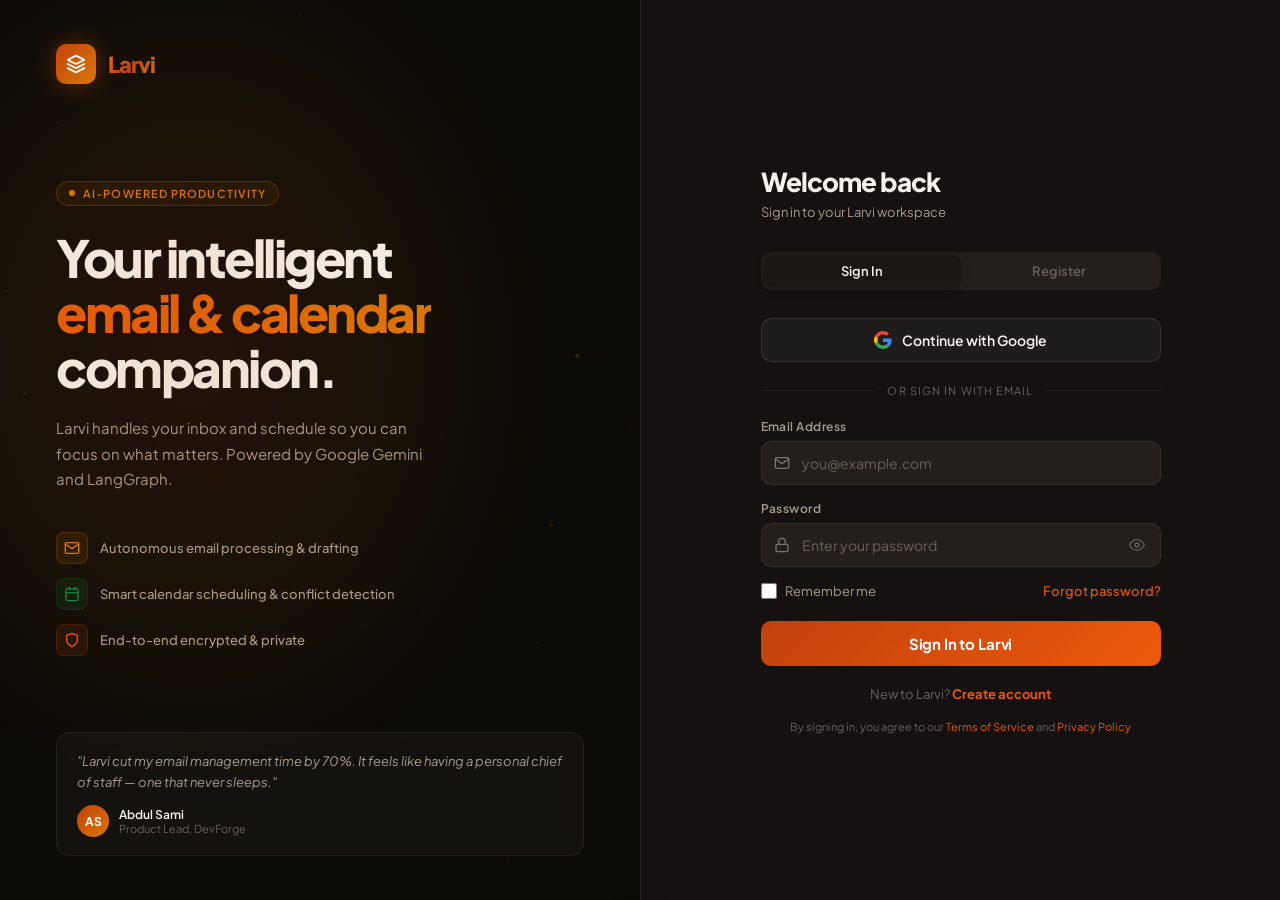
==== frontend/login.html @ 05cdef14 "feat: Professional UI overhaul — glassy icons, splash screen, login/register pages, views CSS - Add " ====
<!DOCTYPE html>
<html lang="en">
<head>
  <meta charset="UTF-8" />
  <meta name="viewport" content="width=device-width, initial-scale=1.0" />
  <title>Larvi — Sign In</title>
  <link rel="preconnect" href="https://fonts.googleapis.com" />
  <link href="https://fonts.googleapis.com/css2?family=Plus+Jakarta+Sans:wght@300;400;500;600;700;800;900&display=swap" rel="stylesheet" />
  <style>
    *, *::before, *::after { box-sizing: border-box; margin: 0; padding: 0; }

    :root {
      --accent:        #C2410C;
      --accent-light:  #EA580C;
      --accent-glow:   rgba(194,65,12,.45);
      --amber:         #D97706;
      --amber-light:   #F59E0B;
      --emerald:       #15803D;
      --dark-bg:       #0D0B08;
      --dark-surface:  #141110;
      --dark-card:     #1C1714;
      --dark-input:    #241F1A;
      --border:        rgba(255,255,255,.07);
      --border-focus:  rgba(194,65,12,.5);
      --text:          #F7F3EE;
      --text-sub:      #A89B8C;
      --text-muted:    #6B605A;
    }

    html, body {
      width:100%; min-height:100vh;
      font-family: 'Plus Jakarta Sans', sans-serif;
      background: var(--dark-bg);
      color: var(--text);
      overflow-x: hidden;
    }

    /* ── BG Canvas ── */
    #bg-canvas {
      position: fixed;
      inset: 0;
      z-index: 0;
      opacity: .45;
    }

    /* ── Layout ── */
    .layout {
      position: relative;
      z-index: 10;
      display: grid;
      grid-template-columns: 1fr 1fr;
      min-height: 100vh;
    }

    /* ══ LEFT PANEL ══ */
    .left-panel {
      display: flex;
      flex-direction: column;
      justify-content: space-between;
      padding: 44px 56px;
      position: relative;
      overflow: hidden;
    }

    /* Warm gradient overlay on left */
    .left-panel::before {
      content: '';
      position: absolute;
      inset: 0;
      background: radial-gradient(ellipse 80% 70% at 30% 40%,
        rgba(194,65,12,.12) 0%,
        rgba(217,119,6,.06) 40%,
        transparent 70%
      );
      pointer-events: none;
    }

    /* Brand */
    .brand {
      display: flex;
      align-items: center;
      gap: 12px;
    }

    .brand-logo {
      width: 40px; height: 40px;
      border-radius: 10px;
      background: linear-gradient(135deg, var(--accent) 0%, var(--amber) 100%);
      display: flex;
      align-items: center;
      justify-content: center;
      box-shadow: 0 0 20px var(--accent-glow);
      flex-shrink: 0;
    }

    .brand-name {
      font-size: 22px;
      font-weight: 800;
      letter-spacing: -1px;
      background: linear-gradient(135deg, #F97316 0%, #C2410C 50%, #D97706 100%);
      -webkit-background-clip: text;
      -webkit-text-fill-color: transparent;
      background-clip: text;
    }

    /* Hero content */
    .hero-content {
      flex: 1;
      display: flex;
      flex-direction: column;
      justify-content: center;
      padding: 60px 0 40px;
    }

    .hero-eyebrow {
      display: inline-flex;
      align-items: center;
      gap: 8px;
      padding: 5px 12px;
      border-radius: 100px;
      border: 1px solid rgba(217,119,6,.25);
      background: rgba(217,119,6,.08);
      font-size: 11px;
      font-weight: 600;
      color: var(--amber);
      letter-spacing: .1em;
      text-transform: uppercase;
      margin-bottom: 24px;
      width: fit-content;
    }
    .hero-eyebrow-dot {
      width: 6px; height: 6px;
      border-radius: 50%;
      background: var(--amber);
      animation: blink 2s ease-in-out infinite;
    }
    @keyframes blink { 0%,100%{opacity:1} 50%{opacity:.3} }

    .hero-title {
      font-size: clamp(36px, 4vw, 52px);
      font-weight: 900;
      line-height: 1.08;
      letter-spacing: -2.5px;
      margin-bottom: 20px;
    }
    .hero-title .line2 {
      background: linear-gradient(135deg, #EA580C 0%, #D97706 100%);
      -webkit-background-clip: text;
      -webkit-text-fill-color: transparent;
      background-clip: text;
    }

    .hero-desc {
      font-size: 15px;
      font-weight: 400;
      color: var(--text-sub);
      line-height: 1.7;
      max-width: 380px;
      margin-bottom: 40px;
    }

    /* Feature list */
    .feature-list {
      display: flex;
      flex-direction: column;
      gap: 14px;
    }
    .feature-item {
      display: flex;
      align-items: center;
      gap: 12px;
      font-size: 13px;
      font-weight: 500;
      color: var(--text-sub);
    }
    .feature-icon {
      width: 32px; height: 32px;
      border-radius: 8px;
      display: flex;
      align-items: center;
      justify-content: center;
      flex-shrink: 0;
    }
    .fi-amber  { background: rgba(217,119,6,.12); border: 1px solid rgba(217,119,6,.2); }
    .fi-green  { background: rgba(21,128,61,.12);  border: 1px solid rgba(21,128,61,.2); }
    .fi-accent { background: rgba(194,65,12,.12); border: 1px solid rgba(194,65,12,.2); }

    /* Testimonial card */
    .testimonial {
      background: rgba(255,255,255,.03);
      border: 1px solid var(--border);
      border-radius: 14px;
      padding: 18px 20px;
      backdrop-filter: blur(8px);
    }
    .testimonial-text {
      font-size: 13px;
      color: var(--text-sub);
      line-height: 1.6;
      font-style: italic;
      margin-bottom: 12px;
    }
    .testimonial-author {
      display: flex;
      align-items: center;
      gap: 10px;
    }
    .author-avatar {
      width: 32px; height: 32px;
      border-radius: 50%;
      background: linear-gradient(135deg, var(--accent), var(--amber));
      display: flex;
      align-items: center;
      justify-content: center;
      font-size: 12px;
      font-weight: 700;
      color: #fff;
    }
    .author-name  { font-size: 12px; font-weight: 600; }
    .author-title { font-size: 11px; color: var(--text-muted); }

    /* ══ RIGHT PANEL ══ */
    .right-panel {
      display: flex;
      align-items: center;
      justify-content: center;
      padding: 44px 56px;
      background: var(--dark-surface);
      border-left: 1px solid var(--border);
    }

    .auth-card {
      width: 100%;
      max-width: 400px;
    }

    .auth-header {
      margin-bottom: 32px;
    }
    .auth-title {
      font-size: 26px;
      font-weight: 800;
      letter-spacing: -1px;
      margin-bottom: 6px;
    }
    .auth-subtitle {
      font-size: 13px;
      color: var(--text-sub);
    }

    /* ── Tabs ── */
    .auth-tabs {
      display: flex;
      gap: 0;
      background: var(--dark-input);
      border-radius: 10px;
      padding: 3px;
      margin-bottom: 28px;
    }
    .tab-btn {
      flex: 1;
      padding: 8px;
      border: none;
      border-radius: 8px;
      background: transparent;
      color: var(--text-muted);
      font-family: inherit;
      font-size: 13px;
      font-weight: 600;
      cursor: pointer;
      transition: all .2s;
    }
    .tab-btn.active {
      background: var(--dark-card);
      color: var(--text);
      box-shadow: 0 2px 8px rgba(0,0,0,.3);
    }

    /* ── Form panels ── */
    .auth-panel { display: none; }
    .auth-panel.active { display: block; }

    /* ── Google Button ── */
    .btn-google {
      width: 100%;
      display: flex;
      align-items: center;
      justify-content: center;
      gap: 10px;
      padding: 12px 20px;
      background: rgba(255,255,255,.05);
      border: 1px solid rgba(255,255,255,.1);
      border-radius: 10px;
      color: var(--text);
      font-family: inherit;
      font-size: 14px;
      font-weight: 600;
      cursor: pointer;
      transition: all .2s;
      margin-bottom: 22px;
    }
    .btn-google:hover {
      background: rgba(255,255,255,.08);
      border-color: rgba(255,255,255,.18);
      transform: translateY(-1px);
    }
    .google-icon {
      width: 18px; height: 18px;
      flex-shrink: 0;
    }

    /* ── Divider ── */
    .divider {
      display: flex;
      align-items: center;
      gap: 12px;
      margin-bottom: 22px;
    }
    .divider-line {
      flex: 1;
      height: 1px;
      background: var(--border);
    }
    .divider-text {
      font-size: 11px;
      color: var(--text-muted);
      text-transform: uppercase;
      letter-spacing: .1em;
      white-space: nowrap;
    }

    /* ── Inputs ── */
    .field {
      margin-bottom: 16px;
    }
    .field-label {
      display: block;
      font-size: 12px;
      font-weight: 600;
      color: var(--text-sub);
      letter-spacing: .04em;
      margin-bottom: 7px;
    }
    .field-wrap {
      position: relative;
    }
    .field-icon {
      position: absolute;
      left: 13px;
      top: 50%;
      transform: translateY(-50%);
      opacity: .4;
      pointer-events: none;
      display: flex;
    }
    .field-input {
      width: 100%;
      background: var(--dark-input);
      border: 1px solid var(--border);
      border-radius: 10px;
      padding: 12px 14px 12px 40px;
      font-family: inherit;
      font-size: 14px;
      color: var(--text);
      outline: none;
      transition: border-color .2s, box-shadow .2s;
    }
    .field-input::placeholder { color: var(--text-muted); }
    .field-input:focus {
      border-color: var(--border-focus);
      box-shadow: 0 0 0 3px rgba(194,65,12,.12);
    }

    /* Password toggle */
    .field-toggle {
      position: absolute;
      right: 12px;
      top: 50%;
      transform: translateY(-50%);
      background: none;
      border: none;
      padding: 4px;
      cursor: pointer;
      color: var(--text-muted);
      display: flex;
      transition: color .2s;
    }
    .field-toggle:hover { color: var(--text-sub); }

    /* Password strength */
    .pwd-strength {
      display: flex;
      gap: 4px;
      margin-top: 7px;
    }
    .pwd-bar {
      flex: 1;
      height: 3px;
      border-radius: 10px;
      background: var(--dark-input);
      transition: background .3s;
    }
    .pwd-bar.weak    { background: #BE123C; }
    .pwd-bar.medium  { background: var(--amber); }
    .pwd-bar.strong  { background: var(--emerald); }

    /* ── Row (remember / forgot) ── */
    .field-row {
      display: flex;
      align-items: center;
      justify-content: space-between;
      margin-bottom: 22px;
    }
    .checkbox-label {
      display: flex;
      align-items: center;
      gap: 8px;
      font-size: 13px;
      color: var(--text-sub);
      cursor: pointer;
    }
    .checkbox-label input[type=checkbox] {
      width: 16px; height: 16px;
      accent-color: var(--accent);
      cursor: pointer;
    }
    .link-muted {
      font-size: 13px;
      color: var(--accent-light);
      text-decoration: none;
      font-weight: 500;
      transition: color .2s;
      background: none;
      border: none;
      cursor: pointer;
      font-family: inherit;
      padding: 0;
    }
    .link-muted:hover { color: var(--amber); }

    /* ── Submit button ── */
    .btn-submit {
      width: 100%;
      padding: 13px 20px;
      background: linear-gradient(135deg, var(--accent) 0%, var(--accent-light) 50%, var(--amber) 100%);
      background-size: 200% 100%;
      border: none;
      border-radius: 10px;
      color: #fff;
      font-family: inherit;
      font-size: 15px;
      font-weight: 700;
      cursor: pointer;
      letter-spacing: -.01em;
      transition: all .25s;
      position: relative;
      overflow: hidden;
    }
    .btn-submit::before {
      content: '';
      position: absolute;
      top: 0; left: -100%;
      width: 60%;
      height: 100%;
      background: linear-gradient(90deg, transparent, rgba(255,255,255,.12), transparent);
      transition: left .5s;
    }
    .btn-submit:hover { 
      background-position: 100% 0;
      transform: translateY(-2px);
      box-shadow: 0 8px 24px rgba(194,65,12,.4);
    }
    .btn-submit:hover::before { left: 160%; }
    .btn-submit:active { transform: translateY(0); }

    /* ── Divider row (signup switch) ── */
    .switch-row {
      text-align: center;
      font-size: 13px;
      color: var(--text-muted);
      margin-top: 20px;
    }

    /* ── Forgot Password panel ── */
    .forgot-back {
      display: flex;
      align-items: center;
      gap: 8px;
      background: none;
      border: none;
      font-family: inherit;
      font-size: 13px;
      font-weight: 600;
      color: var(--text-muted);
      cursor: pointer;
      padding: 0;
      margin-bottom: 28px;
      transition: color .2s;
    }
    .forgot-back:hover { color: var(--text); }

    .forgot-icon-wrap {
      width: 56px; height: 56px;
      border-radius: 14px;
      background: rgba(194,65,12,.1);
      border: 1px solid rgba(194,65,12,.2);
      display: flex;
      align-items: center;
      justify-content: center;
      margin-bottom: 20px;
    }

    /* ── Terms ── */
    .terms {
      font-size: 11px;
      color: var(--text-muted);
      text-align: center;
      margin-top: 16px;
      line-height: 1.6;
    }
    .terms a {
      color: var(--accent-light);
      text-decoration: none;
    }
    .terms a:hover { text-decoration: underline; }

    /* ── Toast ── */
    .toast {
      position: fixed;
      bottom: 28px;
      left: 50%;
      transform: translateX(-50%) translateY(80px);
      background: var(--dark-card);
      border: 1px solid var(--border);
      border-radius: 10px;
      padding: 12px 20px;
      font-size: 13px;
      font-weight: 500;
      color: var(--text);
      box-shadow: 0 8px 32px rgba(0,0,0,.5);
      z-index: 999;
      transition: transform .35s cubic-bezier(.34,1.56,.64,1);
      white-space: nowrap;
    }
    .toast.show { transform: translateX(-50%) translateY(0); }
    .toast.success { border-color: rgba(21,128,61,.4); color: #4ade80; }
    .toast.error   { border-color: rgba(190,18,60,.4);  color: #fb7185; }

    /* ── Responsive ── */
    @media (max-width: 768px) {
      .layout { grid-template-columns: 1fr; }
      .left-panel { display: none; }
      .right-panel { padding: 40px 24px; }
    }

    /* ── Fade in ── */
    .right-panel { animation: fade-in .5s ease-out .1s both; }
    .left-panel  { animation: fade-in .5s ease-out 0s both; }
    @keyframes fade-in {
      from { opacity: 0; transform: translateY(12px); }
      to   { opacity: 1; transform: translateY(0); }
    }
  </style>
</head>
<body>

<canvas id="bg-canvas"></canvas>

<div class="layout">

  <!-- ════ LEFT PANEL ════ -->
  <div class="left-panel">
    <!-- Brand -->
    <div class="brand">
      <div class="brand-logo">
        <svg viewBox="0 0 24 24" width="20" height="20" fill="none" stroke="#fff" stroke-width="2.2" stroke-linecap="round" stroke-linejoin="round">
          <path d="M12 2L2 7l10 5 10-5-10-5z"/><path d="M2 17l10 5 10-5"/><path d="M2 12l10 5 10-5"/>
        </svg>
      </div>
      <span class="brand-name">Larvi</span>
    </div>

    <!-- Hero -->
    <div class="hero-content">
      <div class="hero-eyebrow">
        <div class="hero-eyebrow-dot"></div>
        AI-Powered Productivity
      </div>
      <h1 class="hero-title">
        Your intelligent<br/>
        <span class="line2">email & calendar</span><br/>
        companion.
      </h1>
      <p class="hero-desc">
        Larvi handles your inbox and schedule so you can focus on what matters. Powered by Google Gemini and LangGraph.
      </p>

      <div class="feature-list">
        <div class="feature-item">
          <div class="feature-icon fi-amber">
            <svg viewBox="0 0 24 24" width="16" height="16" fill="none" stroke="#D97706" stroke-width="2" stroke-linecap="round" stroke-linejoin="round"><path d="M4 4h16c1.1 0 2 .9 2 2v12c0 1.1-.9 2-2 2H4c-1.1 0-2-.9-2-2V6c0-1.1.9-2 2-2z"/><polyline points="22,6 12,13 2,6"/></svg>
          </div>
          Autonomous email processing &amp; drafting
        </div>
        <div class="feature-item">
          <div class="feature-icon fi-green">
            <svg viewBox="0 0 24 24" width="16" height="16" fill="none" stroke="#15803D" stroke-width="2" stroke-linecap="round" stroke-linejoin="round"><rect x="3" y="4" width="18" height="18" rx="2"/><line x1="16" y1="2" x2="16" y2="6"/><line x1="8" y1="2" x2="8" y2="6"/><line x1="3" y1="10" x2="21" y2="10"/></svg>
          </div>
          Smart calendar scheduling &amp; conflict detection
        </div>
        <div class="feature-item">
          <div class="feature-icon fi-accent">
            <svg viewBox="0 0 24 24" width="16" height="16" fill="none" stroke="#EA580C" stroke-width="2" stroke-linecap="round" stroke-linejoin="round"><path d="M12 22s8-4 8-10V5l-8-3-8 3v7c0 6 8 10 8 10z"/></svg>
          </div>
          End-to-end encrypted &amp; private
        </div>
      </div>
    </div>

    <!-- Testimonial -->
    <div class="testimonial">
      <p class="testimonial-text">"Larvi cut my email management time by 70%. It feels like having a personal chief of staff — one that never sleeps."</p>
      <div class="testimonial-author">
        <div class="author-avatar">AS</div>
        <div>
          <div class="author-name">Abdul Sami</div>
          <div class="author-title">Product Lead, DevForge</div>
        </div>
      </div>
    </div>
  </div>

  <!-- ════ RIGHT PANEL ════ -->
  <div class="right-panel">
    <div class="auth-card">

      <!-- Header -->
      <div class="auth-header" id="auth-header">
        <div class="auth-title" id="auth-title">Welcome back</div>
        <div class="auth-subtitle" id="auth-subtitle">Sign in to your Larvi workspace</div>
      </div>

      <!-- Tabs -->
      <div class="auth-tabs" id="auth-tabs">
        <button class="tab-btn active" onclick="switchTab('login')">Sign In</button>
        <button class="tab-btn" onclick="switchTab('register')">Register</button>
      </div>

      <!-- ── LOGIN PANEL ── -->
      <div class="auth-panel active" id="panel-login">
        <!-- Google Sign In -->
        <button class="btn-google" onclick="handleGoogleAuth()">
          <svg class="google-icon" viewBox="0 0 48 48">
            <path fill="#EA4335" d="M24 9.5c3.54 0 6.71 1.22 9.21 3.6l6.85-6.85C35.9 2.38 30.47 0 24 0 14.62 0 6.51 5.38 2.56 13.22l7.98 6.19C12.43 13.72 17.74 9.5 24 9.5z"/>
            <path fill="#4285F4" d="M46.98 24.55c0-1.57-.15-3.09-.38-4.55H24v9.02h12.94c-.58 2.96-2.26 5.48-4.78 7.18l7.73 6c4.51-4.18 7.09-10.36 7.09-17.65z"/>
            <path fill="#FBBC05" d="M10.53 28.59c-.48-1.45-.76-2.99-.76-4.59s.27-3.14.76-4.59l-7.98-6.19C.92 16.46 0 20.12 0 24c0 3.88.92 7.54 2.56 10.78l7.97-6.19z"/>
            <path fill="#34A853" d="M24 48c6.48 0 11.93-2.13 15.89-5.81l-7.73-6c-2.18 1.48-4.97 2.36-8.16 2.36-6.26 0-11.57-4.22-13.47-9.91l-7.98 6.19C6.51 42.62 14.62 48 24 48z"/>
            <path fill="none" d="M0 0h48v48H0z"/>
          </svg>
          Continue with Google
        </button>

        <div class="divider">
          <div class="divider-line"></div>
          <span class="divider-text">or sign in with email</span>
          <div class="divider-line"></div>
        </div>

        <div class="field">
          <label class="field-label">Email Address</label>
          <div class="field-wrap">
            <span class="field-icon">
              <svg viewBox="0 0 24 24" width="16" height="16" fill="none" stroke="currentColor" stroke-width="2" stroke-linecap="round" stroke-linejoin="round"><path d="M4 4h16c1.1 0 2 .9 2 2v12c0 1.1-.9 2-2 2H4c-1.1 0-2-.9-2-2V6c0-1.1.9-2 2-2z"/><polyline points="22,6 12,13 2,6"/></svg>
            </span>
            <input class="field-input" id="login-email" type="email" placeholder="you@example.com" autocomplete="email" />
          </div>
        </div>

        <div class="field">
          <label class="field-label">Password</label>
          <div class="field-wrap">
            <span class="field-icon">
              <svg viewBox="0 0 24 24" width="16" height="16" fill="none" stroke="currentColor" stroke-width="2" stroke-linecap="round" stroke-linejoin="round"><rect x="3" y="11" width="18" height="11" rx="2" ry="2"/><path d="M7 11V7a5 5 0 0 1 10 0v4"/></svg>
            </span>
            <input class="field-input" id="login-password" type="password" placeholder="Enter your password" autocomplete="current-password" style="padding-right:42px" />
            <button class="field-toggle" type="button" onclick="togglePass('login-password', this)">
              <svg id="eye-login" viewBox="0 0 24 24" width="16" height="16" fill="none" stroke="currentColor" stroke-width="2" stroke-linecap="round" stroke-linejoin="round"><path d="M1 12s4-8 11-8 11 8 11 8-4 8-11 8-11-8-11-8z"/><circle cx="12" cy="12" r="3"/></svg>
            </button>
          </div>
        </div>

        <div class="field-row">
          <label class="checkbox-label">
            <input type="checkbox" id="remember-me" />
            Remember me
          </label>
          <button class="link-muted" onclick="switchTab('forgot')">Forgot password?</button>
        </div>

        <button class="btn-submit" onclick="handleLogin()">Sign In to Larvi</button>

        <p class="switch-row">
          New to Larvi?
          <button class="link-muted" style="font-weight:700" onclick="switchTab('register')">Create account</button>
        </p>

        <p class="terms">By signing in, you agree to our <a href="#">Terms of Service</a> and <a href="#">Privacy Policy</a></p>
      </div>

      <!-- ── REGISTER PANEL ── -->
      <div class="auth-panel" id="panel-register">
        <button class="btn-google" onclick="handleGoogleAuth()">
          <svg class="google-icon" viewBox="0 0 48 48">
            <path fill="#EA4335" d="M24 9.5c3.54 0 6.71 1.22 9.21 3.6l6.85-6.85C35.9 2.38 30.47 0 24 0 14.62 0 6.51 5.38 2.56 13.22l7.98 6.19C12.43 13.72 17.74 9.5 24 9.5z"/>
            <path fill="#4285F4" d="M46.98 24.55c0-1.57-.15-3.09-.38-4.55H24v9.02h12.94c-.58 2.96-2.26 5.48-4.78 7.18l7.73 6c4.51-4.18 7.09-10.36 7.09-17.65z"/>
            <path fill="#FBBC05" d="M10.53 28.59c-.48-1.45-.76-2.99-.76-4.59s.27-3.14.76-4.59l-7.98-6.19C.92 16.46 0 20.12 0 24c0 3.88.92 7.54 2.56 10.78l7.97-6.19z"/>
            <path fill="#34A853" d="M24 48c6.48 0 11.93-2.13 15.89-5.81l-7.73-6c-2.18 1.48-4.97 2.36-8.16 2.36-6.26 0-11.57-4.22-13.47-9.91l-7.98 6.19C6.51 42.62 14.62 48 24 48z"/>
            <path fill="none" d="M0 0h48v48H0z"/>
          </svg>
          Sign up with Google
        </button>

        <div class="divider">
          <div class="divider-line"></div>
          <span class="divider-text">or create account</span>
          <div class="divider-line"></div>
        </div>

        <div style="display:grid;grid-template-columns:1fr 1fr;gap:12px">
          <div class="field">
            <label class="field-label">First Name</label>
            <div class="field-wrap">
              <span class="field-icon">
                <svg viewBox="0 0 24 24" width="16" height="16" fill="none" stroke="currentColor" stroke-width="2" stroke-linecap="round" stroke-linejoin="round"><path d="M20 21v-2a4 4 0 0 0-4-4H8a4 4 0 0 0-4 4v2"/><circle cx="12" cy="7" r="4"/></svg>
              </span>
              <input class="field-input" id="reg-first" type="text" placeholder="Abdul" />
            </div>
          </div>
          <div class="field">
            <label class="field-label">Last Name</label>
            <div class="field-wrap">
              <span class="field-icon">
                <svg viewBox="0 0 24 24" width="16" height="16" fill="none" stroke="currentColor" stroke-width="2" stroke-linecap="round" stroke-linejoin="round"><path d="M20 21v-2a4 4 0 0 0-4-4H8a4 4 0 0 0-4 4v2"/><circle cx="12" cy="7" r="4"/></svg>
              </span>
              <input class="field-input" id="reg-last" type="text" placeholder="Sami" />
            </div>
          </div>
        </div>

        <div class="field">
          <label class="field-label">Email Address</label>
          <div class="field-wrap">
            <span class="field-icon">
              <svg viewBox="0 0 24 24" width="16" height="16" fill="none" stroke="currentColor" stroke-width="2" stroke-linecap="round" stroke-linejoin="round"><path d="M4 4h16c1.1 0 2 .9 2 2v12c0 1.1-.9 2-2 2H4c-1.1 0-2-.9-2-2V6c0-1.1.9-2 2-2z"/><polyline points="22,6 12,13 2,6"/></svg>
            </span>
            <input class="field-input" id="reg-email" type="email" placeholder="you@example.com" />
          </div>
        </div>

        <div class="field">
          <label class="field-label">Password</label>
          <div class="field-wrap">
            <span class="field-icon">
              <svg viewBox="0 0 24 24" width="16" height="16" fill="none" stroke="currentColor" stroke-width="2" stroke-linecap="round" stroke-linejoin="round"><rect x="3" y="11" width="18" height="11" rx="2"/><path d="M7 11V7a5 5 0 0 1 10 0v4"/></svg>
            </span>
            <input class="field-input" id="reg-password" type="password" placeholder="Create a strong password" style="padding-right:42px" oninput="checkStrength(this.value)" />
            <button class="field-toggle" type="button" onclick="togglePass('reg-password', this)">
              <svg viewBox="0 0 24 24" width="16" height="16" fill="none" stroke="currentColor" stroke-width="2" stroke-linecap="round" stroke-linejoin="round"><path d="M1 12s4-8 11-8 11 8 11 8-4 8-11 8-11-8-11-8z"/><circle cx="12" cy="12" r="3"/></svg>
            </button>
          </div>
          <div class="pwd-strength">
            <div class="pwd-bar" id="s1"></div>
            <div class="pwd-bar" id="s2"></div>
            <div class="pwd-bar" id="s3"></div>
            <div class="pwd-bar" id="s4"></div>
          </div>
        </div>

        <div class="field">
          <label class="field-label">Confirm Password</label>
          <div class="field-wrap">
            <span class="field-icon">
              <svg viewBox="0 0 24 24" width="16" height="16" fill="none" stroke="currentColor" stroke-width="2" stroke-linecap="round" stroke-linejoin="round"><rect x="3" y="11" width="18" height="11" rx="2"/><path d="M7 11V7a5 5 0 0 1 10 0v4"/></svg>
            </span>
            <input class="field-input" id="reg-confirm" type="password" placeholder="Repeat password" style="padding-right:42px" />
            <button class="field-toggle" type="button" onclick="togglePass('reg-confirm', this)">
              <svg viewBox="0 0 24 24" width="16" height="16" fill="none" stroke="currentColor" stroke-width="2" stroke-linecap="round" stroke-linejoin="round"><path d="M1 12s4-8 11-8 11 8 11 8-4 8-11 8-11-8-11-8z"/><circle cx="12" cy="12" r="3"/></svg>
            </button>
          </div>
        </div>

        <button class="btn-submit" onclick="handleRegister()">Create Account</button>

        <p class="switch-row">
          Already have an account?
          <button class="link-muted" style="font-weight:700" onclick="switchTab('login')">Sign in</button>
        </p>

        <p class="terms">By creating an account you agree to our <a href="#">Terms</a> &amp; <a href="#">Privacy Policy</a></p>
      </div>

      <!-- ── FORGOT PASSWORD PANEL ── -->
      <div class="auth-panel" id="panel-forgot">
        <button class="forgot-back" onclick="switchTab('login')">
          <svg viewBox="0 0 24 24" width="16" height="16" fill="none" stroke="currentColor" stroke-width="2.5" stroke-linecap="round" stroke-linejoin="round"><polyline points="15 18 9 12 15 6"/></svg>
          Back to Sign In
        </button>

        <div class="forgot-icon-wrap">
          <svg viewBox="0 0 24 24" width="26" height="26" fill="none" stroke="#EA580C" stroke-width="1.8" stroke-linecap="round" stroke-linejoin="round"><path d="M21 2l-2 2m-7.61 7.61a5.5 5.5 0 1 1-7.778 7.778 5.5 5.5 0 0 1 7.777-7.777zm0 0L15.5 7.5m0 0l3 3L22 7l-3-3m-3.5 3.5L19 4"/></svg>
        </div>

        <div class="auth-header">
          <div class="auth-title">Reset password</div>
          <div class="auth-subtitle">Enter your email and we'll send a reset link</div>
        </div>

        <div class="field">
          <label class="field-label">Email Address</label>
          <div class="field-wrap">
            <span class="field-icon">
              <svg viewBox="0 0 24 24" width="16" height="16" fill="none" stroke="currentColor" stroke-width="2" stroke-linecap="round" stroke-linejoin="round"><path d="M4 4h16c1.1 0 2 .9 2 2v12c0 1.1-.9 2-2 2H4c-1.1 0-2-.9-2-2V6c0-1.1.9-2 2-2z"/><polyline points="22,6 12,13 2,6"/></svg>
            </span>
            <input class="field-input" id="forgot-email" type="email" placeholder="you@example.com" />
          </div>
        </div>

        <button class="btn-submit" onclick="handleForgot()">Send Reset Link</button>

        <p class="switch-row" style="margin-top:16px">
          Remember your password?
          <button class="link-muted" style="font-weight:700" onclick="switchTab('login')">Sign in</button>
        </p>
      </div>

    </div><!-- /auth-card -->
  </div><!-- /right-panel -->

</div><!-- /layout -->

<!-- Toast -->
<div class="toast" id="toast"></div>

<script>
  /* ── Neural network BG (same as splash, lighter) ── */
  const canvas = document.getElementById('bg-canvas');
  const ctx = canvas.getContext('2d');
  function resize() { canvas.width = window.innerWidth; canvas.height = window.innerHeight; }
  resize();
  window.addEventListener('resize', resize);

  const NODES = 50;
  const nodes = Array.from({ length: NODES }, () => ({
    x: Math.random() * canvas.width,
    y: Math.random() * canvas.height,
    vx: (Math.random() - .5) * .28,
    vy: (Math.random() - .5) * .28,
    r: Math.random() * 1.8 + .8,
    alpha: Math.random() * .45 + .15,
    pulse: Math.random() * Math.PI * 2,
  }));
  const COLORS = ['194,65,12', '217,119,6', '21,128,61'];
  const DIST = 130;

  function draw() {
    ctx.clearRect(0, 0, canvas.width, canvas.height);
    nodes.forEach(n => {
      n.x += n.vx; n.y += n.vy; n.pulse += .01;
      if (n.x < 0 || n.x > canvas.width)  n.vx *= -1;
      if (n.y < 0 || n.y > canvas.height) n.vy *= -1;
    });
    for (let i = 0; i < nodes.length; i++) {
      for (let j = i + 1; j < nodes.length; j++) {
        const a = nodes[i], b = nodes[j];
        const dx = a.x-b.x, dy = a.y-b.y;
        const dist = Math.sqrt(dx*dx+dy*dy);
        if (dist < DIST) {
          ctx.beginPath();
          ctx.strokeStyle = `rgba(${COLORS[(i+j)%3]},${(1-dist/DIST)*.12})`;
          ctx.lineWidth = .6;
          ctx.moveTo(a.x,a.y); ctx.lineTo(b.x,b.y); ctx.stroke();
        }
      }
    }
    nodes.forEach((n, i) => {
      const p = Math.sin(n.pulse)*.25+.75;
      ctx.beginPath();
      ctx.arc(n.x, n.y, n.r*p, 0, Math.PI*2);
      ctx.fillStyle = `rgba(${COLORS[i%3]},${n.alpha*p})`;
      ctx.fill();
    });
    requestAnimationFrame(draw);
  }
  draw();

  /* ── Tab switching ── */
  function switchTab(tab) {
    document.querySelectorAll('.auth-panel').forEach(p => p.classList.remove('active'));
    document.querySelectorAll('.tab-btn').forEach(b => b.classList.remove('active'));

    const panel = document.getElementById('panel-' + tab);
    if (panel) panel.classList.add('active');

    const titles = {
      login:    { title: 'Welcome back',        sub: 'Sign in to your Larvi workspace' },
      register: { title: 'Create your account', sub: 'Start your AI-powered workspace today' },
      forgot:   { title: '',                    sub: '' },
    };

    if (titles[tab]) {
      document.getElementById('auth-title').textContent    = titles[tab].title;
      document.getElementById('auth-subtitle').textContent = titles[tab].sub;
    }

    if (tab === 'login')    document.querySelectorAll('.tab-btn')[0].classList.add('active');
    if (tab === 'register') document.querySelectorAll('.tab-btn')[1].classList.add('active');

    document.getElementById('auth-tabs').style.display = tab === 'forgot' ? 'none' : 'flex';
  }

  /* ── Password visibility toggle ── */
  function togglePass(id, btn) {
    const inp = document.getElementById(id);
    const isText = inp.type === 'text';
    inp.type = isText ? 'password' : 'text';
    btn.innerHTML = isText
      ? '<svg viewBox="0 0 24 24" width="16" height="16" fill="none" stroke="currentColor" stroke-width="2" stroke-linecap="round" stroke-linejoin="round"><path d="M1 12s4-8 11-8 11 8 11 8-4 8-11 8-11-8-11-8z"/><circle cx="12" cy="12" r="3"/></svg>'
      : '<svg viewBox="0 0 24 24" width="16" height="16" fill="none" stroke="currentColor" stroke-width="2" stroke-linecap="round" stroke-linejoin="round"><path d="M17.94 17.94A10.07 10.07 0 0 1 12 20c-7 0-11-8-11-8a18.45 18.45 0 0 1 5.06-5.94M9.9 4.24A9.12 9.12 0 0 1 12 4c7 0 11 8 11 8a18.5 18.5 0 0 1-2.16 3.19m-6.72-1.07a3 3 0 1 1-4.24-4.24"/><line x1="1" y1="1" x2="23" y2="23"/></svg>';
  }

  /* ── Password strength ── */
  function checkStrength(val) {
    let score = 0;
    if (val.length >= 8)  score++;
    if (/[A-Z]/.test(val)) score++;
    if (/[0-9]/.test(val)) score++;
    if (/[^A-Za-z0-9]/.test(val)) score++;

    const colors = ['', 'weak', 'medium', 'strong', 'strong'];
    for (let i = 1; i <= 4; i++) {
      const bar = document.getElementById('s' + i);
      bar.className = 'pwd-bar';
      if (i <= score) bar.classList.add(i === 1 ? 'weak' : i <= 2 ? 'medium' : 'strong');
    }
  }

  /* ── Toast ── */
  function showToast(msg, type = '') {
    const t = document.getElementById('toast');
    t.textContent = msg;
    t.className = 'toast ' + type;
    t.classList.add('show');
    setTimeout(() => t.classList.remove('show'), 3200);
  }

  /* ── Google Auth (→ backend OAuth) ── */
  function handleGoogleAuth() {
    showToast('Redirecting to Google OAuth…');
    // Auto-detect backend: same host in production (Vercel), localhost:8000 locally
    const isLocal = location.hostname === 'localhost' || location.hostname === '127.0.0.1';
    const backendBase = isLocal ? 'http://127.0.0.1:8000' : '';
    setTimeout(() => {
      window.location.href = backendBase + '/auth/login';
    }, 800);
  }

  /* ── Login ── */
  function handleLogin() {
    const email = document.getElementById('login-email').value.trim();
    const pass  = document.getElementById('login-password').value;
    if (!email || !pass) { showToast('Please fill in all fields.', 'error'); return; }
    if (!email.includes('@')) { showToast('Enter a valid email address.', 'error'); return; }

    // For this demo — show success then redirect
    showToast('Signing you in…', 'success');
    setTimeout(() => {
      window.location.href = 'index.html';
    }, 1200);
  }

  /* ── Register ── */
  function handleRegister() {
    const first   = document.getElementById('reg-first').value.trim();
    const last    = document.getElementById('reg-last').value.trim();
    const email   = document.getElementById('reg-email').value.trim();
    const pass    = document.getElementById('reg-password').value;
    const confirm = document.getElementById('reg-confirm').value;

    if (!first || !last || !email || !pass) { showToast('Please fill in all fields.', 'error'); return; }
    if (!email.includes('@')) { showToast('Enter a valid email address.', 'error'); return; }
    if (pass.length < 6) { showToast('Password must be at least 6 characters.', 'error'); return; }
    if (pass !== confirm) { showToast('Passwords do not match.', 'error'); return; }

    showToast('Account created! Signing in…', 'success');
    setTimeout(() => { window.location.href = 'index.html'; }, 1400);
  }

  /* ── Forgot Password ── */
  function handleForgot() {
    const email = document.getElementById('forgot-email').value.trim();
    if (!email || !email.includes('@')) { showToast('Enter a valid email address.', 'error'); return; }
    showToast('Reset link sent to ' + email, 'success');
    setTimeout(() => switchTab('login'), 2000);
  }

  /* ── Enter key support ── */
  document.addEventListener('keydown', e => {
    if (e.key !== 'Enter') return;
    const active = document.querySelector('.auth-panel.active');
    if (!active) return;
    if (active.id === 'panel-login')    handleLogin();
    if (active.id === 'panel-register') handleRegister();
    if (active.id === 'panel-forgot')   handleForgot();
  });
</script>
</body>
</html>
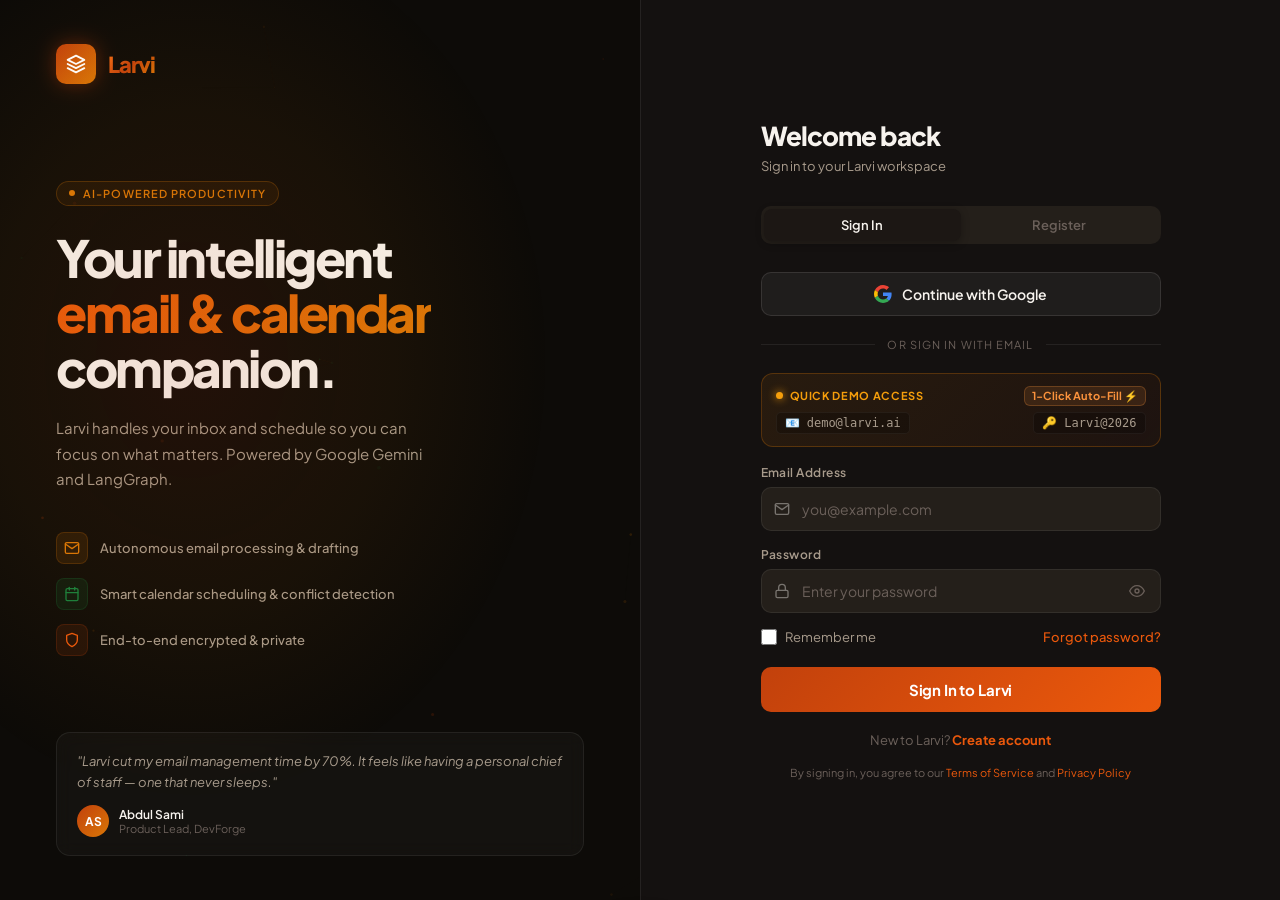
==== commit 648555b4: "feat: add 1-click Demo Access card and credential validation on login page" ====
--- a/frontend/login.html
+++ b/frontend/login.html
@@ -546,6 +546,78 @@
     .toast.success { border-color: rgba(21,128,61,.4); color: #4ade80; }
     .toast.error   { border-color: rgba(190,18,60,.4);  color: #fb7185; }
 
+    /* ── Demo Access Card ── */
+    .demo-badge-card {
+      background: linear-gradient(135deg, rgba(217,119,6,.1) 0%, rgba(194,65,12,.06) 100%);
+      border: 1px solid rgba(217,119,6,.28);
+      border-radius: 12px;
+      padding: 12px 14px;
+      margin-bottom: 18px;
+      cursor: pointer;
+      transition: all .25s ease;
+      position: relative;
+      overflow: hidden;
+    }
+    .demo-badge-card:hover {
+      background: linear-gradient(135deg, rgba(217,119,6,.18) 0%, rgba(194,65,12,.12) 100%);
+      border-color: rgba(245,158,11,.6);
+      transform: translateY(-2px);
+      box-shadow: 0 6px 20px rgba(194,65,12,.2);
+    }
+    .demo-badge-header {
+      display: flex;
+      align-items: center;
+      justify-content: space-between;
+      margin-bottom: 6px;
+    }
+    .demo-badge-left {
+      display: flex;
+      align-items: center;
+      gap: 7px;
+    }
+    .demo-pulse-dot {
+      width: 7px; height: 7px;
+      border-radius: 50%;
+      background: #F59E0B;
+      box-shadow: 0 0 8px #F59E0B;
+      animation: blink 1.8s ease-in-out infinite;
+    }
+    .demo-badge-title {
+      font-size: 11px;
+      font-weight: 700;
+      letter-spacing: .06em;
+      text-transform: uppercase;
+      color: #F59E0B;
+    }
+    .demo-badge-action {
+      font-size: 11px;
+      font-weight: 700;
+      color: #FB923C;
+      background: rgba(251,146,60,.12);
+      border: 1px solid rgba(251,146,60,.25);
+      border-radius: 6px;
+      padding: 2px 7px;
+      transition: all .2s;
+    }
+    .demo-badge-card:hover .demo-badge-action {
+      background: rgba(251,146,60,.25);
+      color: #FFF;
+    }
+    .demo-badge-creds {
+      display: flex;
+      align-items: center;
+      justify-content: space-between;
+      font-size: 12px;
+      color: var(--text-sub);
+      font-family: monospace;
+    }
+    .demo-badge-creds span {
+      background: rgba(0,0,0,.25);
+      padding: 3px 8px;
+      border-radius: 5px;
+      border: 1px solid rgba(255,255,255,.05);
+    }
+
     /* ── Responsive ── */
     @media (max-width: 768px) {
       .layout { grid-template-columns: 1fr; }
@@ -664,6 +736,21 @@
           <div class="divider-line"></div>
           <span class="divider-text">or sign in with email</span>
           <div class="divider-line"></div>
+        </div>
+
+        <!-- ⚡ 1-Click Demo Access Card -->
+        <div class="demo-badge-card" onclick="autoFillDemo()" title="Click to auto-fill demo credentials">
+          <div class="demo-badge-header">
+            <div class="demo-badge-left">
+              <span class="demo-pulse-dot"></span>
+              <span class="demo-badge-title">Quick Demo Access</span>
+            </div>
+            <span class="demo-badge-action">1-Click Auto-Fill ⚡</span>
+          </div>
+          <div class="demo-badge-creds">
+            <span>📧 demo@larvi.ai</span>
+            <span>🔑 Larvi@2026</span>
+          </div>
         </div>
 
         <div class="field">
@@ -964,18 +1051,70 @@
     }, 800);
   }
 
-  /* ── Login ── */
+  /* ── 1-Click Auto Fill Demo Credentials ── */
+  function autoFillDemo() {
+    const emailInp = document.getElementById('login-email');
+    const passInp  = document.getElementById('login-password');
+    emailInp.value = 'demo@larvi.ai';
+    passInp.value  = 'Larvi@2026';
+    
+    emailInp.style.borderColor = '#F59E0B';
+    passInp.style.borderColor  = '#F59E0B';
+    setTimeout(() => {
+      emailInp.style.borderColor = '';
+      passInp.style.borderColor = '';
+    }, 1500);
+
+    showToast('⚡ Demo credentials auto-filled! Click Sign In.', 'success');
+  }
+
+  /* ── Login Validation ── */
   function handleLogin() {
-    const email = document.getElementById('login-email').value.trim();
-    const pass  = document.getElementById('login-password').value;
-    if (!email || !pass) { showToast('Please fill in all fields.', 'error'); return; }
-    if (!email.includes('@')) { showToast('Enter a valid email address.', 'error'); return; }
-
-    // For this demo — show success then redirect
-    showToast('Signing you in…', 'success');
+    const emailInp = document.getElementById('login-email');
+    const passInp  = document.getElementById('login-password');
+    const email = emailInp.value.trim();
+    const pass  = passInp.value;
+
+    if (!email || !pass) { 
+      showToast('Please enter your email and password.', 'error'); 
+      return; 
+    }
+    if (!email.includes('@')) { 
+      showToast('Enter a valid email address.', 'error'); 
+      return; 
+    }
+
+    // Check registered accounts in localStorage
+    let registeredUsers = [];
+    try {
+      registeredUsers = JSON.parse(localStorage.getItem('larvi_registered_users') || '[]');
+    } catch(e) { registeredUsers = []; }
+
+    const isDemoUser = (email.toLowerCase() === 'demo@larvi.ai' && pass === 'Larvi@2026');
+    const isOwnerUser = (email.toLowerCase() === 'abdulsamiuthwal@gmail.com' && (pass === 'Larvi@2026' || pass.length >= 6));
+    const isRegistered = registeredUsers.find(u => u.email.toLowerCase() === email.toLowerCase() && u.pass === pass);
+
+    if (!isDemoUser && !isOwnerUser && !isRegistered) {
+      emailInp.style.borderColor = '#BE123C';
+      passInp.style.borderColor = '#BE123C';
+      setTimeout(() => {
+        emailInp.style.borderColor = '';
+        passInp.style.borderColor = '';
+      }, 2500);
+
+      showToast('❌ Invalid credentials. Click "Quick Demo Access" above to auto-fill.', 'error');
+      return;
+    }
+
+    // Save active profile session
+    const displayName = isDemoUser ? 'Demo User' : (isRegistered ? isRegistered.name : 'Abdul Sami');
+    localStorage.setItem('larvi_user_email', email);
+    localStorage.setItem('larvi_user_name', displayName);
+
+    showToast('Signing you in to Larvi…', 'success');
     setTimeout(() => {
       window.location.href = 'index.html';
-    }, 1200);
+    }, 900);
   }
 
   /* ── Register ── */
@@ -991,8 +1130,17 @@
     if (pass.length < 6) { showToast('Password must be at least 6 characters.', 'error'); return; }
     if (pass !== confirm) { showToast('Passwords do not match.', 'error'); return; }
 
-    showToast('Account created! Signing in…', 'success');
-    setTimeout(() => { window.location.href = 'index.html'; }, 1400);
+    // Save newly registered user in localStorage
+    try {
+      const users = JSON.parse(localStorage.getItem('larvi_registered_users') || '[]');
+      users.push({ email, pass, name: first + ' ' + last });
+      localStorage.setItem('larvi_registered_users', JSON.stringify(users));
+      localStorage.setItem('larvi_user_email', email);
+      localStorage.setItem('larvi_user_name', first + ' ' + last);
+    } catch(e) {}
+
+    showToast('Account created successfully! Signing in…', 'success');
+    setTimeout(() => { window.location.href = 'index.html'; }, 1000);
   }
 
   /* ── Forgot Password ── */
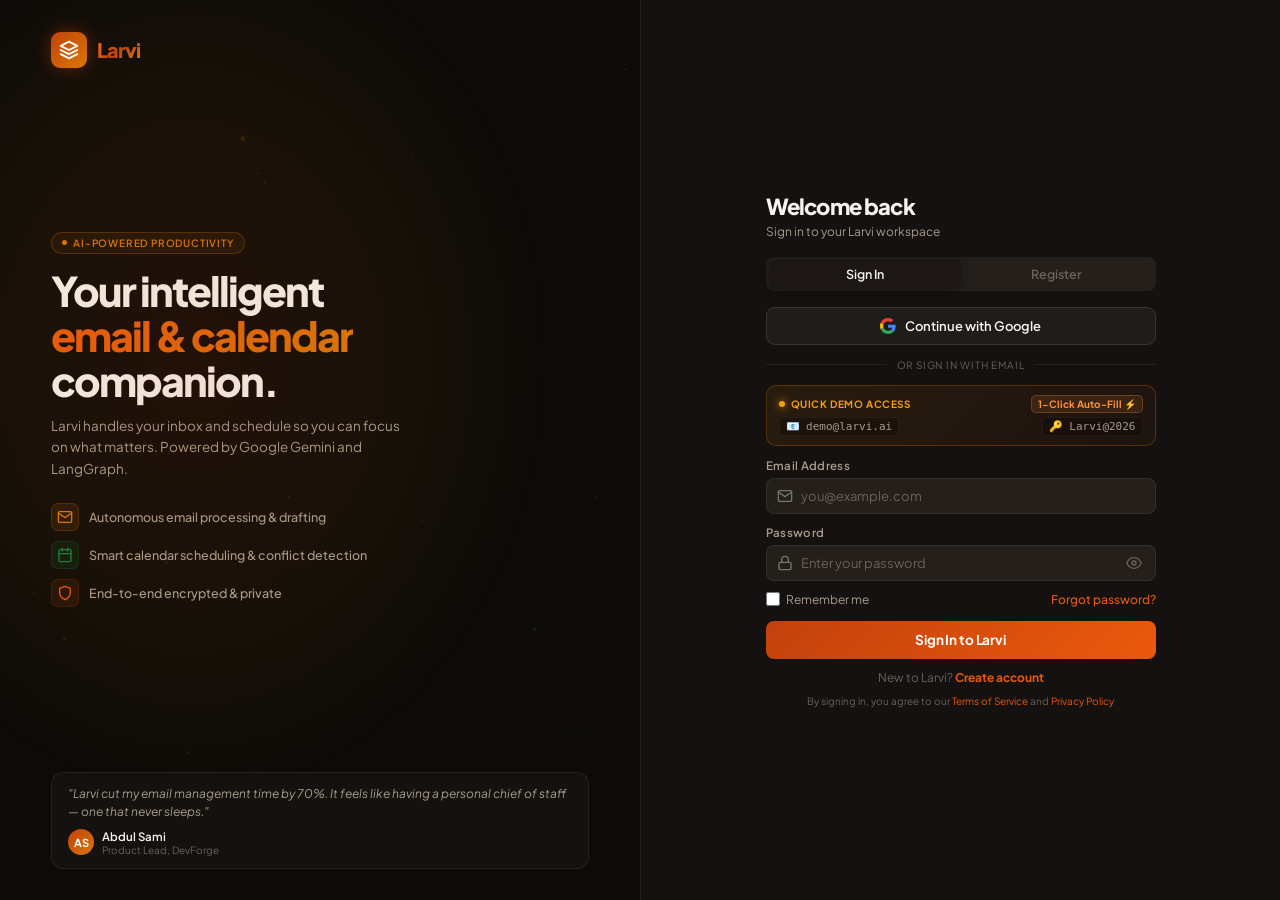
==== commit 0650f504: "style: perfect zero-scroll single-page layout for login page" ====
--- a/frontend/login.html
+++ b/frontend/login.html
@@ -28,11 +28,11 @@
     }
 
     html, body {
-      width:100%; min-height:100vh;
+      width:100%; height:100vh;
       font-family: 'Plus Jakarta Sans', sans-serif;
       background: var(--dark-bg);
       color: var(--text);
-      overflow-x: hidden;
+      overflow: hidden;
     }
 
     /* ── BG Canvas ── */
@@ -49,7 +49,8 @@
       z-index: 10;
       display: grid;
       grid-template-columns: 1fr 1fr;
-      min-height: 100vh;
+      height: 100vh;
+      overflow: hidden;
     }
 
     /* ══ LEFT PANEL ══ */
@@ -57,9 +58,10 @@
       display: flex;
       flex-direction: column;
       justify-content: space-between;
-      padding: 44px 56px;
+      padding: clamp(24px, 3.5vh, 40px) clamp(32px, 4vw, 56px);
       position: relative;
       overflow: hidden;
+      height: 100vh;
     }
 
     /* Warm gradient overlay on left */
@@ -79,22 +81,22 @@
     .brand {
       display: flex;
       align-items: center;
-      gap: 12px;
+      gap: 10px;
     }
 
     .brand-logo {
-      width: 40px; height: 40px;
-      border-radius: 10px;
+      width: 36px; height: 36px;
+      border-radius: 9px;
       background: linear-gradient(135deg, var(--accent) 0%, var(--amber) 100%);
       display: flex;
       align-items: center;
       justify-content: center;
-      box-shadow: 0 0 20px var(--accent-glow);
+      box-shadow: 0 0 16px var(--accent-glow);
       flex-shrink: 0;
     }
 
     .brand-name {
-      font-size: 22px;
+      font-size: 20px;
       font-weight: 800;
       letter-spacing: -1px;
       background: linear-gradient(135deg, #F97316 0%, #C2410C 50%, #D97706 100%);
@@ -109,27 +111,27 @@
       display: flex;
       flex-direction: column;
       justify-content: center;
-      padding: 60px 0 40px;
+      padding: 16px 0;
     }
 
     .hero-eyebrow {
       display: inline-flex;
       align-items: center;
-      gap: 8px;
-      padding: 5px 12px;
+      gap: 6px;
+      padding: 4px 10px;
       border-radius: 100px;
       border: 1px solid rgba(217,119,6,.25);
       background: rgba(217,119,6,.08);
-      font-size: 11px;
+      font-size: 10px;
       font-weight: 600;
       color: var(--amber);
-      letter-spacing: .1em;
+      letter-spacing: .08em;
       text-transform: uppercase;
-      margin-bottom: 24px;
+      margin-bottom: 14px;
       width: fit-content;
     }
     .hero-eyebrow-dot {
-      width: 6px; height: 6px;
+      width: 5px; height: 5px;
       border-radius: 50%;
       background: var(--amber);
       animation: blink 2s ease-in-out infinite;
@@ -137,11 +139,11 @@
     @keyframes blink { 0%,100%{opacity:1} 50%{opacity:.3} }
 
     .hero-title {
-      font-size: clamp(36px, 4vw, 52px);
+      font-size: clamp(28px, 3.2vw, 44px);
       font-weight: 900;
-      line-height: 1.08;
-      letter-spacing: -2.5px;
-      margin-bottom: 20px;
+      line-height: 1.1;
+      letter-spacing: -2px;
+      margin-bottom: 12px;
     }
     .hero-title .line2 {
       background: linear-gradient(135deg, #EA580C 0%, #D97706 100%);
@@ -151,31 +153,31 @@
     }
 
     .hero-desc {
-      font-size: 15px;
+      font-size: 13.5px;
       font-weight: 400;
       color: var(--text-sub);
-      line-height: 1.7;
-      max-width: 380px;
-      margin-bottom: 40px;
+      line-height: 1.6;
+      max-width: 360px;
+      margin-bottom: 24px;
     }
 
     /* Feature list */
     .feature-list {
       display: flex;
       flex-direction: column;
-      gap: 14px;
+      gap: 10px;
     }
     .feature-item {
       display: flex;
       align-items: center;
-      gap: 12px;
-      font-size: 13px;
+      gap: 10px;
+      font-size: 12.5px;
       font-weight: 500;
       color: var(--text-sub);
     }
     .feature-icon {
-      width: 32px; height: 32px;
-      border-radius: 8px;
+      width: 28px; height: 28px;
+      border-radius: 7px;
       display: flex;
       align-items: center;
       justify-content: center;
@@ -189,62 +191,64 @@
     .testimonial {
       background: rgba(255,255,255,.03);
       border: 1px solid var(--border);
-      border-radius: 14px;
-      padding: 18px 20px;
+      border-radius: 12px;
+      padding: 12px 16px;
       backdrop-filter: blur(8px);
     }
     .testimonial-text {
-      font-size: 13px;
+      font-size: 12px;
       color: var(--text-sub);
-      line-height: 1.6;
+      line-height: 1.5;
       font-style: italic;
-      margin-bottom: 12px;
+      margin-bottom: 8px;
     }
     .testimonial-author {
       display: flex;
       align-items: center;
-      gap: 10px;
+      gap: 8px;
     }
     .author-avatar {
-      width: 32px; height: 32px;
+      width: 26px; height: 26px;
       border-radius: 50%;
       background: linear-gradient(135deg, var(--accent), var(--amber));
       display: flex;
       align-items: center;
       justify-content: center;
-      font-size: 12px;
+      font-size: 11px;
       font-weight: 700;
       color: #fff;
     }
-    .author-name  { font-size: 12px; font-weight: 600; }
-    .author-title { font-size: 11px; color: var(--text-muted); }
+    .author-name  { font-size: 11.5px; font-weight: 600; }
+    .author-title { font-size: 10px; color: var(--text-muted); }
 
     /* ══ RIGHT PANEL ══ */
     .right-panel {
       display: flex;
       align-items: center;
       justify-content: center;
-      padding: 44px 56px;
+      padding: clamp(20px, 3vh, 36px) clamp(24px, 4vw, 48px);
       background: var(--dark-surface);
       border-left: 1px solid var(--border);
+      height: 100vh;
+      overflow-y: auto;
     }
 
     .auth-card {
       width: 100%;
-      max-width: 400px;
+      max-width: 390px;
     }
 
     .auth-header {
-      margin-bottom: 32px;
+      margin-bottom: 18px;
     }
     .auth-title {
-      font-size: 26px;
+      font-size: 22px;
       font-weight: 800;
-      letter-spacing: -1px;
-      margin-bottom: 6px;
+      letter-spacing: -0.8px;
+      margin-bottom: 4px;
     }
     .auth-subtitle {
-      font-size: 13px;
+      font-size: 12px;
       color: var(--text-sub);
     }
 
@@ -253,51 +257,51 @@
       display: flex;
       gap: 0;
       background: var(--dark-input);
-      border-radius: 10px;
+      border-radius: 8px;
       padding: 3px;
-      margin-bottom: 28px;
+      margin-bottom: 16px;
     }
     .tab-btn {
       flex: 1;
-      padding: 8px;
+      padding: 6px 8px;
       border: none;
-      border-radius: 8px;
+      border-radius: 6px;
       background: transparent;
       color: var(--text-muted);
+      font-family: inherit;
+      font-size: 12.5px;
+      font-weight: 600;
+      cursor: pointer;
+      transition: all .2s;
+    }
+    .tab-btn.active {
+      background: var(--dark-card);
+      color: var(--text);
+      box-shadow: 0 2px 8px rgba(0,0,0,.3);
+    }
+
+    /* ── Form panels ── */
+    .auth-panel { display: none; }
+    .auth-panel.active { display: block; }
+
+    /* ── Google Button ── */
+    .btn-google {
+      width: 100%;
+      display: flex;
+      align-items: center;
+      justify-content: center;
+      gap: 9px;
+      padding: 10px 16px;
+      background: rgba(255,255,255,.05);
+      border: 1px solid rgba(255,255,255,.1);
+      border-radius: 9px;
+      color: var(--text);
       font-family: inherit;
       font-size: 13px;
       font-weight: 600;
       cursor: pointer;
       transition: all .2s;
-    }
-    .tab-btn.active {
-      background: var(--dark-card);
-      color: var(--text);
-      box-shadow: 0 2px 8px rgba(0,0,0,.3);
-    }
-
-    /* ── Form panels ── */
-    .auth-panel { display: none; }
-    .auth-panel.active { display: block; }
-
-    /* ── Google Button ── */
-    .btn-google {
-      width: 100%;
-      display: flex;
-      align-items: center;
-      justify-content: center;
-      gap: 10px;
-      padding: 12px 20px;
-      background: rgba(255,255,255,.05);
-      border: 1px solid rgba(255,255,255,.1);
-      border-radius: 10px;
-      color: var(--text);
-      font-family: inherit;
-      font-size: 14px;
-      font-weight: 600;
-      cursor: pointer;
-      transition: all .2s;
-      margin-bottom: 22px;
+      margin-bottom: 14px;
     }
     .btn-google:hover {
       background: rgba(255,255,255,.08);
@@ -305,7 +309,7 @@
       transform: translateY(-1px);
     }
     .google-icon {
-      width: 18px; height: 18px;
+      width: 16px; height: 16px;
       flex-shrink: 0;
     }
 
@@ -313,8 +317,8 @@
     .divider {
       display: flex;
       align-items: center;
-      gap: 12px;
-      margin-bottom: 22px;
+      gap: 10px;
+      margin-bottom: 14px;
     }
     .divider-line {
       flex: 1;
@@ -322,31 +326,31 @@
       background: var(--border);
     }
     .divider-text {
-      font-size: 11px;
+      font-size: 10px;
       color: var(--text-muted);
       text-transform: uppercase;
-      letter-spacing: .1em;
+      letter-spacing: .08em;
       white-space: nowrap;
     }
 
     /* ── Inputs ── */
     .field {
-      margin-bottom: 16px;
+      margin-bottom: 11px;
     }
     .field-label {
       display: block;
-      font-size: 12px;
+      font-size: 11.5px;
       font-weight: 600;
       color: var(--text-sub);
-      letter-spacing: .04em;
-      margin-bottom: 7px;
+      letter-spacing: .03em;
+      margin-bottom: 5px;
     }
     .field-wrap {
       position: relative;
     }
     .field-icon {
       position: absolute;
-      left: 13px;
+      left: 11px;
       top: 50%;
       transform: translateY(-50%);
       opacity: .4;
@@ -357,10 +361,10 @@
       width: 100%;
       background: var(--dark-input);
       border: 1px solid var(--border);
-      border-radius: 10px;
-      padding: 12px 14px 12px 40px;
+      border-radius: 8px;
+      padding: 9px 12px 9px 34px;
       font-family: inherit;
-      font-size: 14px;
+      font-size: 13px;
       color: var(--text);
       outline: none;
       transition: border-color .2s, box-shadow .2s;
@@ -368,13 +372,13 @@
     .field-input::placeholder { color: var(--text-muted); }
     .field-input:focus {
       border-color: var(--border-focus);
-      box-shadow: 0 0 0 3px rgba(194,65,12,.12);
+      box-shadow: 0 0 0 2.5px rgba(194,65,12,.12);
     }
 
     /* Password toggle */
     .field-toggle {
       position: absolute;
-      right: 12px;
+      right: 10px;
       top: 50%;
       transform: translateY(-50%);
       background: none;
@@ -390,12 +394,12 @@
     /* Password strength */
     .pwd-strength {
       display: flex;
-      gap: 4px;
-      margin-top: 7px;
+      gap: 3px;
+      margin-top: 5px;
     }
     .pwd-bar {
       flex: 1;
-      height: 3px;
+      height: 2.5px;
       border-radius: 10px;
       background: var(--dark-input);
       transition: background .3s;
@@ -409,23 +413,23 @@
       display: flex;
       align-items: center;
       justify-content: space-between;
-      margin-bottom: 22px;
+      margin-bottom: 14px;
     }
     .checkbox-label {
       display: flex;
       align-items: center;
-      gap: 8px;
-      font-size: 13px;
+      gap: 6px;
+      font-size: 12px;
       color: var(--text-sub);
       cursor: pointer;
     }
     .checkbox-label input[type=checkbox] {
-      width: 16px; height: 16px;
+      width: 14px; height: 14px;
       accent-color: var(--accent);
       cursor: pointer;
     }
     .link-muted {
-      font-size: 13px;
+      font-size: 12px;
       color: var(--accent-light);
       text-decoration: none;
       font-weight: 500;
@@ -441,14 +445,14 @@
     /* ── Submit button ── */
     .btn-submit {
       width: 100%;
-      padding: 13px 20px;
+      padding: 10.5px 18px;
       background: linear-gradient(135deg, var(--accent) 0%, var(--accent-light) 50%, var(--amber) 100%);
       background-size: 200% 100%;
       border: none;
-      border-radius: 10px;
+      border-radius: 8px;
       color: #fff;
       font-family: inherit;
-      font-size: 15px;
+      font-size: 13.5px;
       font-weight: 700;
       cursor: pointer;
       letter-spacing: -.01em;
@@ -467,8 +471,8 @@
     }
     .btn-submit:hover { 
       background-position: 100% 0;
-      transform: translateY(-2px);
-      box-shadow: 0 8px 24px rgba(194,65,12,.4);
+      transform: translateY(-1.5px);
+      box-shadow: 0 6px 20px rgba(194,65,12,.35);
     }
     .btn-submit:hover::before { left: 160%; }
     .btn-submit:active { transform: translateY(0); }
@@ -476,47 +480,47 @@
     /* ── Divider row (signup switch) ── */
     .switch-row {
       text-align: center;
-      font-size: 13px;
+      font-size: 12px;
       color: var(--text-muted);
-      margin-top: 20px;
+      margin-top: 11px;
     }
 
     /* ── Forgot Password panel ── */
     .forgot-back {
       display: flex;
       align-items: center;
-      gap: 8px;
+      gap: 7px;
       background: none;
       border: none;
       font-family: inherit;
-      font-size: 13px;
+      font-size: 12px;
       font-weight: 600;
       color: var(--text-muted);
       cursor: pointer;
       padding: 0;
-      margin-bottom: 28px;
+      margin-bottom: 20px;
       transition: color .2s;
     }
     .forgot-back:hover { color: var(--text); }
 
     .forgot-icon-wrap {
-      width: 56px; height: 56px;
-      border-radius: 14px;
+      width: 46px; height: 46px;
+      border-radius: 12px;
       background: rgba(194,65,12,.1);
       border: 1px solid rgba(194,65,12,.2);
       display: flex;
       align-items: center;
       justify-content: center;
-      margin-bottom: 20px;
+      margin-bottom: 16px;
     }
 
     /* ── Terms ── */
     .terms {
-      font-size: 11px;
+      font-size: 10px;
       color: var(--text-muted);
       text-align: center;
-      margin-top: 16px;
-      line-height: 1.6;
+      margin-top: 9px;
+      line-height: 1.5;
     }
     .terms a {
       color: var(--accent-light);
@@ -527,14 +531,14 @@
     /* ── Toast ── */
     .toast {
       position: fixed;
-      bottom: 28px;
+      bottom: 24px;
       left: 50%;
       transform: translateX(-50%) translateY(80px);
       background: var(--dark-card);
       border: 1px solid var(--border);
-      border-radius: 10px;
-      padding: 12px 20px;
-      font-size: 13px;
+      border-radius: 9px;
+      padding: 10px 18px;
+      font-size: 12.5px;
       font-weight: 500;
       color: var(--text);
       box-shadow: 0 8px 32px rgba(0,0,0,.5);
@@ -550,9 +554,9 @@
     .demo-badge-card {
       background: linear-gradient(135deg, rgba(217,119,6,.1) 0%, rgba(194,65,12,.06) 100%);
       border: 1px solid rgba(217,119,6,.28);
-      border-radius: 12px;
-      padding: 12px 14px;
-      margin-bottom: 18px;
+      border-radius: 10px;
+      padding: 9px 12px;
+      margin-bottom: 12px;
       cursor: pointer;
       transition: all .25s ease;
       position: relative;
@@ -561,42 +565,42 @@
     .demo-badge-card:hover {
       background: linear-gradient(135deg, rgba(217,119,6,.18) 0%, rgba(194,65,12,.12) 100%);
       border-color: rgba(245,158,11,.6);
-      transform: translateY(-2px);
-      box-shadow: 0 6px 20px rgba(194,65,12,.2);
+      transform: translateY(-1.5px);
+      box-shadow: 0 4px 16px rgba(194,65,12,.18);
     }
     .demo-badge-header {
       display: flex;
       align-items: center;
       justify-content: space-between;
-      margin-bottom: 6px;
+      margin-bottom: 4px;
     }
     .demo-badge-left {
       display: flex;
       align-items: center;
-      gap: 7px;
+      gap: 6px;
     }
     .demo-pulse-dot {
-      width: 7px; height: 7px;
+      width: 6px; height: 6px;
       border-radius: 50%;
       background: #F59E0B;
       box-shadow: 0 0 8px #F59E0B;
       animation: blink 1.8s ease-in-out infinite;
     }
     .demo-badge-title {
-      font-size: 11px;
+      font-size: 10px;
       font-weight: 700;
       letter-spacing: .06em;
       text-transform: uppercase;
       color: #F59E0B;
     }
     .demo-badge-action {
-      font-size: 11px;
+      font-size: 10px;
       font-weight: 700;
       color: #FB923C;
       background: rgba(251,146,60,.12);
       border: 1px solid rgba(251,146,60,.25);
-      border-radius: 6px;
-      padding: 2px 7px;
+      border-radius: 5px;
+      padding: 2px 6px;
       transition: all .2s;
     }
     .demo-badge-card:hover .demo-badge-action {
@@ -607,22 +611,23 @@
       display: flex;
       align-items: center;
       justify-content: space-between;
-      font-size: 12px;
+      font-size: 11px;
       color: var(--text-sub);
       font-family: monospace;
     }
     .demo-badge-creds span {
       background: rgba(0,0,0,.25);
-      padding: 3px 8px;
-      border-radius: 5px;
+      padding: 2px 6px;
+      border-radius: 4px;
       border: 1px solid rgba(255,255,255,.05);
     }
 
     /* ── Responsive ── */
     @media (max-width: 768px) {
-      .layout { grid-template-columns: 1fr; }
+      html, body { overflow-y: auto; height: auto; }
+      .layout { grid-template-columns: 1fr; height: auto; min-height: 100vh; }
       .left-panel { display: none; }
-      .right-panel { padding: 40px 24px; }
+      .right-panel { height: auto; min-height: 100vh; padding: 32px 20px; }
     }
 
     /* ── Fade in ── */
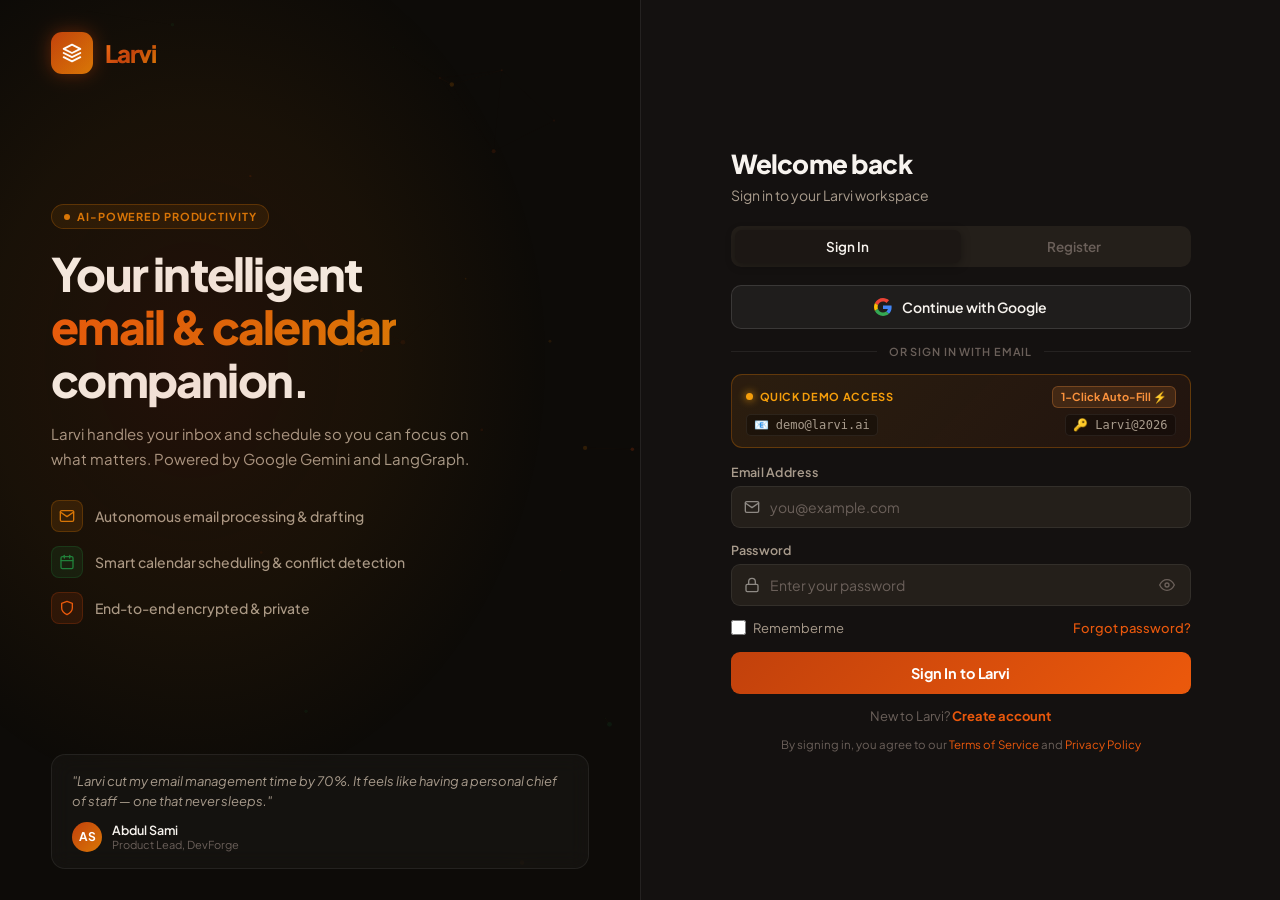
==== commit 57945a64: "feat(ui): scale up login card, generous padding, larger inputs, and refined spacing" ====
--- a/frontend/login.html
+++ b/frontend/login.html
@@ -81,22 +81,22 @@
     .brand {
       display: flex;
       align-items: center;
-      gap: 10px;
+      gap: 12px;
     }
 
     .brand-logo {
-      width: 36px; height: 36px;
-      border-radius: 9px;
+      width: 42px; height: 42px;
+      border-radius: 11px;
       background: linear-gradient(135deg, var(--accent) 0%, var(--amber) 100%);
       display: flex;
       align-items: center;
       justify-content: center;
-      box-shadow: 0 0 16px var(--accent-glow);
+      box-shadow: 0 0 18px var(--accent-glow);
       flex-shrink: 0;
     }
 
     .brand-name {
-      font-size: 20px;
+      font-size: 24px;
       font-weight: 800;
       letter-spacing: -1px;
       background: linear-gradient(135deg, #F97316 0%, #C2410C 50%, #D97706 100%);
@@ -111,27 +111,27 @@
       display: flex;
       flex-direction: column;
       justify-content: center;
-      padding: 16px 0;
+      padding: 24px 0;
     }
 
     .hero-eyebrow {
       display: inline-flex;
       align-items: center;
-      gap: 6px;
-      padding: 4px 10px;
+      gap: 7px;
+      padding: 5px 12px;
       border-radius: 100px;
-      border: 1px solid rgba(217,119,6,.25);
-      background: rgba(217,119,6,.08);
-      font-size: 10px;
-      font-weight: 600;
+      border: 1px solid rgba(217,119,6,.28);
+      background: rgba(217,119,6,.1);
+      font-size: 11px;
+      font-weight: 700;
       color: var(--amber);
       letter-spacing: .08em;
       text-transform: uppercase;
-      margin-bottom: 14px;
+      margin-bottom: 18px;
       width: fit-content;
     }
     .hero-eyebrow-dot {
-      width: 5px; height: 5px;
+      width: 6px; height: 6px;
       border-radius: 50%;
       background: var(--amber);
       animation: blink 2s ease-in-out infinite;
@@ -139,11 +139,11 @@
     @keyframes blink { 0%,100%{opacity:1} 50%{opacity:.3} }
 
     .hero-title {
-      font-size: clamp(28px, 3.2vw, 44px);
+      font-size: clamp(32px, 3.6vw, 48px);
       font-weight: 900;
-      line-height: 1.1;
-      letter-spacing: -2px;
-      margin-bottom: 12px;
+      line-height: 1.15;
+      letter-spacing: -1.8px;
+      margin-bottom: 16px;
     }
     .hero-title .line2 {
       background: linear-gradient(135deg, #EA580C 0%, #D97706 100%);
@@ -153,80 +153,80 @@
     }
 
     .hero-desc {
-      font-size: 13.5px;
+      font-size: 15px;
       font-weight: 400;
       color: var(--text-sub);
-      line-height: 1.6;
-      max-width: 360px;
-      margin-bottom: 24px;
+      line-height: 1.65;
+      max-width: 440px;
+      margin-bottom: 28px;
     }
 
     /* Feature list */
     .feature-list {
       display: flex;
       flex-direction: column;
-      gap: 10px;
+      gap: 14px;
     }
     .feature-item {
       display: flex;
       align-items: center;
-      gap: 10px;
-      font-size: 12.5px;
+      gap: 12px;
+      font-size: 14px;
       font-weight: 500;
       color: var(--text-sub);
     }
     .feature-icon {
-      width: 28px; height: 28px;
-      border-radius: 7px;
+      width: 32px; height: 32px;
+      border-radius: 8px;
       display: flex;
       align-items: center;
       justify-content: center;
       flex-shrink: 0;
     }
-    .fi-amber  { background: rgba(217,119,6,.12); border: 1px solid rgba(217,119,6,.2); }
-    .fi-green  { background: rgba(21,128,61,.12);  border: 1px solid rgba(21,128,61,.2); }
-    .fi-accent { background: rgba(194,65,12,.12); border: 1px solid rgba(194,65,12,.2); }
+    .fi-amber  { background: rgba(217,119,6,.14); border: 1px solid rgba(217,119,6,.25); }
+    .fi-green  { background: rgba(21,128,61,.14);  border: 1px solid rgba(21,128,61,.25); }
+    .fi-accent { background: rgba(194,65,12,.14); border: 1px solid rgba(194,65,12,.25); }
 
     /* Testimonial card */
     .testimonial {
       background: rgba(255,255,255,.03);
       border: 1px solid var(--border);
-      border-radius: 12px;
-      padding: 12px 16px;
-      backdrop-filter: blur(8px);
+      border-radius: 14px;
+      padding: 16px 20px;
+      backdrop-filter: blur(10px);
     }
     .testimonial-text {
-      font-size: 12px;
+      font-size: 13px;
       color: var(--text-sub);
-      line-height: 1.5;
+      line-height: 1.55;
       font-style: italic;
-      margin-bottom: 8px;
+      margin-bottom: 10px;
     }
     .testimonial-author {
       display: flex;
       align-items: center;
-      gap: 8px;
+      gap: 10px;
     }
     .author-avatar {
-      width: 26px; height: 26px;
+      width: 30px; height: 30px;
       border-radius: 50%;
       background: linear-gradient(135deg, var(--accent), var(--amber));
       display: flex;
       align-items: center;
       justify-content: center;
-      font-size: 11px;
+      font-size: 12px;
       font-weight: 700;
       color: #fff;
     }
-    .author-name  { font-size: 11.5px; font-weight: 600; }
-    .author-title { font-size: 10px; color: var(--text-muted); }
+    .author-name  { font-size: 12.5px; font-weight: 600; }
+    .author-title { font-size: 11px; color: var(--text-muted); }
 
     /* ══ RIGHT PANEL ══ */
     .right-panel {
       display: flex;
       align-items: center;
       justify-content: center;
-      padding: clamp(20px, 3vh, 36px) clamp(24px, 4vw, 48px);
+      padding: clamp(24px, 4vh, 48px) clamp(28px, 5vw, 64px);
       background: var(--dark-surface);
       border-left: 1px solid var(--border);
       height: 100vh;
@@ -235,20 +235,20 @@
 
     .auth-card {
       width: 100%;
-      max-width: 390px;
+      max-width: 460px;
     }
 
     .auth-header {
-      margin-bottom: 18px;
+      margin-bottom: 22px;
     }
     .auth-title {
-      font-size: 22px;
+      font-size: 26px;
       font-weight: 800;
       letter-spacing: -0.8px;
-      margin-bottom: 4px;
+      margin-bottom: 6px;
     }
     .auth-subtitle {
-      font-size: 12px;
+      font-size: 14px;
       color: var(--text-sub);
     }
 
@@ -257,19 +257,19 @@
       display: flex;
       gap: 0;
       background: var(--dark-input);
-      border-radius: 8px;
-      padding: 3px;
-      margin-bottom: 16px;
+      border-radius: 10px;
+      padding: 4px;
+      margin-bottom: 18px;
     }
     .tab-btn {
       flex: 1;
-      padding: 6px 8px;
+      padding: 8px 12px;
       border: none;
-      border-radius: 6px;
+      border-radius: 7px;
       background: transparent;
       color: var(--text-muted);
       font-family: inherit;
-      font-size: 12.5px;
+      font-size: 13.5px;
       font-weight: 600;
       cursor: pointer;
       transition: all .2s;
@@ -277,7 +277,7 @@
     .tab-btn.active {
       background: var(--dark-card);
       color: var(--text);
-      box-shadow: 0 2px 8px rgba(0,0,0,.3);
+      box-shadow: 0 2px 10px rgba(0,0,0,.35);
     }
 
     /* ── Form panels ── */
@@ -290,26 +290,26 @@
       display: flex;
       align-items: center;
       justify-content: center;
-      gap: 9px;
-      padding: 10px 16px;
+      gap: 10px;
+      padding: 12px 18px;
       background: rgba(255,255,255,.05);
-      border: 1px solid rgba(255,255,255,.1);
-      border-radius: 9px;
+      border: 1px solid rgba(255,255,255,.12);
+      border-radius: 10px;
       color: var(--text);
       font-family: inherit;
-      font-size: 13px;
+      font-size: 14px;
       font-weight: 600;
       cursor: pointer;
       transition: all .2s;
-      margin-bottom: 14px;
+      margin-bottom: 16px;
     }
     .btn-google:hover {
-      background: rgba(255,255,255,.08);
-      border-color: rgba(255,255,255,.18);
+      background: rgba(255,255,255,.09);
+      border-color: rgba(255,255,255,.2);
       transform: translateY(-1px);
     }
     .google-icon {
-      width: 16px; height: 16px;
+      width: 18px; height: 18px;
       flex-shrink: 0;
     }
 
@@ -317,8 +317,8 @@
     .divider {
       display: flex;
       align-items: center;
-      gap: 10px;
-      margin-bottom: 14px;
+      gap: 12px;
+      margin-bottom: 16px;
     }
     .divider-line {
       flex: 1;
@@ -326,34 +326,35 @@
       background: var(--border);
     }
     .divider-text {
-      font-size: 10px;
+      font-size: 11px;
       color: var(--text-muted);
       text-transform: uppercase;
       letter-spacing: .08em;
       white-space: nowrap;
+      font-weight: 600;
     }
 
     /* ── Inputs ── */
     .field {
-      margin-bottom: 11px;
+      margin-bottom: 14px;
     }
     .field-label {
       display: block;
-      font-size: 11.5px;
+      font-size: 12.5px;
       font-weight: 600;
       color: var(--text-sub);
-      letter-spacing: .03em;
-      margin-bottom: 5px;
+      letter-spacing: .02em;
+      margin-bottom: 6px;
     }
     .field-wrap {
       position: relative;
     }
     .field-icon {
       position: absolute;
-      left: 11px;
+      left: 13px;
       top: 50%;
       transform: translateY(-50%);
-      opacity: .4;
+      opacity: .5;
       pointer-events: none;
       display: flex;
     }
@@ -361,10 +362,10 @@
       width: 100%;
       background: var(--dark-input);
       border: 1px solid var(--border);
-      border-radius: 8px;
-      padding: 9px 12px 9px 34px;
+      border-radius: 9px;
+      padding: 11px 14px 11px 38px;
       font-family: inherit;
-      font-size: 13px;
+      font-size: 14px;
       color: var(--text);
       outline: none;
       transition: border-color .2s, box-shadow .2s;
@@ -372,13 +373,13 @@
     .field-input::placeholder { color: var(--text-muted); }
     .field-input:focus {
       border-color: var(--border-focus);
-      box-shadow: 0 0 0 2.5px rgba(194,65,12,.12);
+      box-shadow: 0 0 0 3px rgba(194,65,12,.15);
     }
 
     /* Password toggle */
     .field-toggle {
       position: absolute;
-      right: 10px;
+      right: 12px;
       top: 50%;
       transform: translateY(-50%);
       background: none;
@@ -394,12 +395,12 @@
     /* Password strength */
     .pwd-strength {
       display: flex;
-      gap: 3px;
-      margin-top: 5px;
+      gap: 4px;
+      margin-top: 6px;
     }
     .pwd-bar {
       flex: 1;
-      height: 2.5px;
+      height: 3px;
       border-radius: 10px;
       background: var(--dark-input);
       transition: background .3s;
@@ -413,23 +414,23 @@
       display: flex;
       align-items: center;
       justify-content: space-between;
-      margin-bottom: 14px;
+      margin-bottom: 16px;
     }
     .checkbox-label {
       display: flex;
       align-items: center;
-      gap: 6px;
-      font-size: 12px;
+      gap: 7px;
+      font-size: 13px;
       color: var(--text-sub);
       cursor: pointer;
     }
     .checkbox-label input[type=checkbox] {
-      width: 14px; height: 14px;
+      width: 15px; height: 15px;
       accent-color: var(--accent);
       cursor: pointer;
     }
     .link-muted {
-      font-size: 12px;
+      font-size: 13px;
       color: var(--accent-light);
       text-decoration: none;
       font-weight: 500;
@@ -445,14 +446,14 @@
     /* ── Submit button ── */
     .btn-submit {
       width: 100%;
-      padding: 10.5px 18px;
+      padding: 12px 20px;
       background: linear-gradient(135deg, var(--accent) 0%, var(--accent-light) 50%, var(--amber) 100%);
       background-size: 200% 100%;
       border: none;
-      border-radius: 8px;
+      border-radius: 9px;
       color: #fff;
       font-family: inherit;
-      font-size: 13.5px;
+      font-size: 14.5px;
       font-weight: 700;
       cursor: pointer;
       letter-spacing: -.01em;
@@ -466,13 +467,13 @@
       top: 0; left: -100%;
       width: 60%;
       height: 100%;
-      background: linear-gradient(90deg, transparent, rgba(255,255,255,.12), transparent);
+      background: linear-gradient(90deg, transparent, rgba(255,255,255,.15), transparent);
       transition: left .5s;
     }
     .btn-submit:hover { 
       background-position: 100% 0;
       transform: translateY(-1.5px);
-      box-shadow: 0 6px 20px rgba(194,65,12,.35);
+      box-shadow: 0 6px 22px rgba(194,65,12,.38);
     }
     .btn-submit:hover::before { left: 160%; }
     .btn-submit:active { transform: translateY(0); }
@@ -480,9 +481,9 @@
     /* ── Divider row (signup switch) ── */
     .switch-row {
       text-align: center;
-      font-size: 12px;
+      font-size: 13px;
       color: var(--text-muted);
-      margin-top: 11px;
+      margin-top: 14px;
     }
 
     /* ── Forgot Password panel ── */
@@ -493,33 +494,33 @@
       background: none;
       border: none;
       font-family: inherit;
-      font-size: 12px;
+      font-size: 13px;
       font-weight: 600;
       color: var(--text-muted);
       cursor: pointer;
       padding: 0;
-      margin-bottom: 20px;
+      margin-bottom: 22px;
       transition: color .2s;
     }
     .forgot-back:hover { color: var(--text); }
 
     .forgot-icon-wrap {
-      width: 46px; height: 46px;
+      width: 48px; height: 48px;
       border-radius: 12px;
-      background: rgba(194,65,12,.1);
-      border: 1px solid rgba(194,65,12,.2);
+      background: rgba(194,65,12,.12);
+      border: 1px solid rgba(194,65,12,.25);
       display: flex;
       align-items: center;
       justify-content: center;
-      margin-bottom: 16px;
+      margin-bottom: 18px;
     }
 
     /* ── Terms ── */
     .terms {
-      font-size: 10px;
+      font-size: 11.5px;
       color: var(--text-muted);
       text-align: center;
-      margin-top: 9px;
+      margin-top: 12px;
       line-height: 1.5;
     }
     .terms a {
@@ -536,9 +537,9 @@
       transform: translateX(-50%) translateY(80px);
       background: var(--dark-card);
       border: 1px solid var(--border);
-      border-radius: 9px;
-      padding: 10px 18px;
-      font-size: 12.5px;
+      border-radius: 10px;
+      padding: 12px 20px;
+      font-size: 13.5px;
       font-weight: 500;
       color: var(--text);
       box-shadow: 0 8px 32px rgba(0,0,0,.5);
@@ -552,74 +553,74 @@
 
     /* ── Demo Access Card ── */
     .demo-badge-card {
-      background: linear-gradient(135deg, rgba(217,119,6,.1) 0%, rgba(194,65,12,.06) 100%);
-      border: 1px solid rgba(217,119,6,.28);
-      border-radius: 10px;
-      padding: 9px 12px;
-      margin-bottom: 12px;
+      background: linear-gradient(135deg, rgba(217,119,6,.12) 0%, rgba(194,65,12,.08) 100%);
+      border: 1px solid rgba(217,119,6,.32);
+      border-radius: 11px;
+      padding: 11px 14px;
+      margin-bottom: 16px;
       cursor: pointer;
       transition: all .25s ease;
       position: relative;
       overflow: hidden;
     }
     .demo-badge-card:hover {
-      background: linear-gradient(135deg, rgba(217,119,6,.18) 0%, rgba(194,65,12,.12) 100%);
-      border-color: rgba(245,158,11,.6);
+      background: linear-gradient(135deg, rgba(217,119,6,.2) 0%, rgba(194,65,12,.14) 100%);
+      border-color: rgba(245,158,11,.65);
       transform: translateY(-1.5px);
-      box-shadow: 0 4px 16px rgba(194,65,12,.18);
+      box-shadow: 0 5px 18px rgba(194,65,12,.2);
     }
     .demo-badge-header {
       display: flex;
       align-items: center;
       justify-content: space-between;
-      margin-bottom: 4px;
+      margin-bottom: 6px;
     }
     .demo-badge-left {
       display: flex;
       align-items: center;
-      gap: 6px;
+      gap: 7px;
     }
     .demo-pulse-dot {
-      width: 6px; height: 6px;
+      width: 7px; height: 7px;
       border-radius: 50%;
       background: #F59E0B;
       box-shadow: 0 0 8px #F59E0B;
       animation: blink 1.8s ease-in-out infinite;
     }
     .demo-badge-title {
-      font-size: 10px;
+      font-size: 11px;
       font-weight: 700;
       letter-spacing: .06em;
       text-transform: uppercase;
       color: #F59E0B;
     }
     .demo-badge-action {
-      font-size: 10px;
+      font-size: 11px;
       font-weight: 700;
       color: #FB923C;
-      background: rgba(251,146,60,.12);
-      border: 1px solid rgba(251,146,60,.25);
-      border-radius: 5px;
-      padding: 2px 6px;
+      background: rgba(251,146,60,.14);
+      border: 1px solid rgba(251,146,60,.28);
+      border-radius: 6px;
+      padding: 3px 8px;
       transition: all .2s;
     }
     .demo-badge-card:hover .demo-badge-action {
-      background: rgba(251,146,60,.25);
+      background: rgba(251,146,60,.28);
       color: #FFF;
     }
     .demo-badge-creds {
       display: flex;
       align-items: center;
       justify-content: space-between;
-      font-size: 11px;
+      font-size: 12px;
       color: var(--text-sub);
       font-family: monospace;
     }
     .demo-badge-creds span {
-      background: rgba(0,0,0,.25);
-      padding: 2px 6px;
-      border-radius: 4px;
-      border: 1px solid rgba(255,255,255,.05);
+      background: rgba(0,0,0,.3);
+      padding: 3px 7px;
+      border-radius: 5px;
+      border: 1px solid rgba(255,255,255,.07);
     }
 
     /* ── Responsive ── */
@@ -627,7 +628,7 @@
       html, body { overflow-y: auto; height: auto; }
       .layout { grid-template-columns: 1fr; height: auto; min-height: 100vh; }
       .left-panel { display: none; }
-      .right-panel { height: auto; min-height: 100vh; padding: 32px 20px; }
+      .right-panel { height: auto; min-height: 100vh; padding: 36px 22px; }
     }
 
     /* ── Fade in ── */
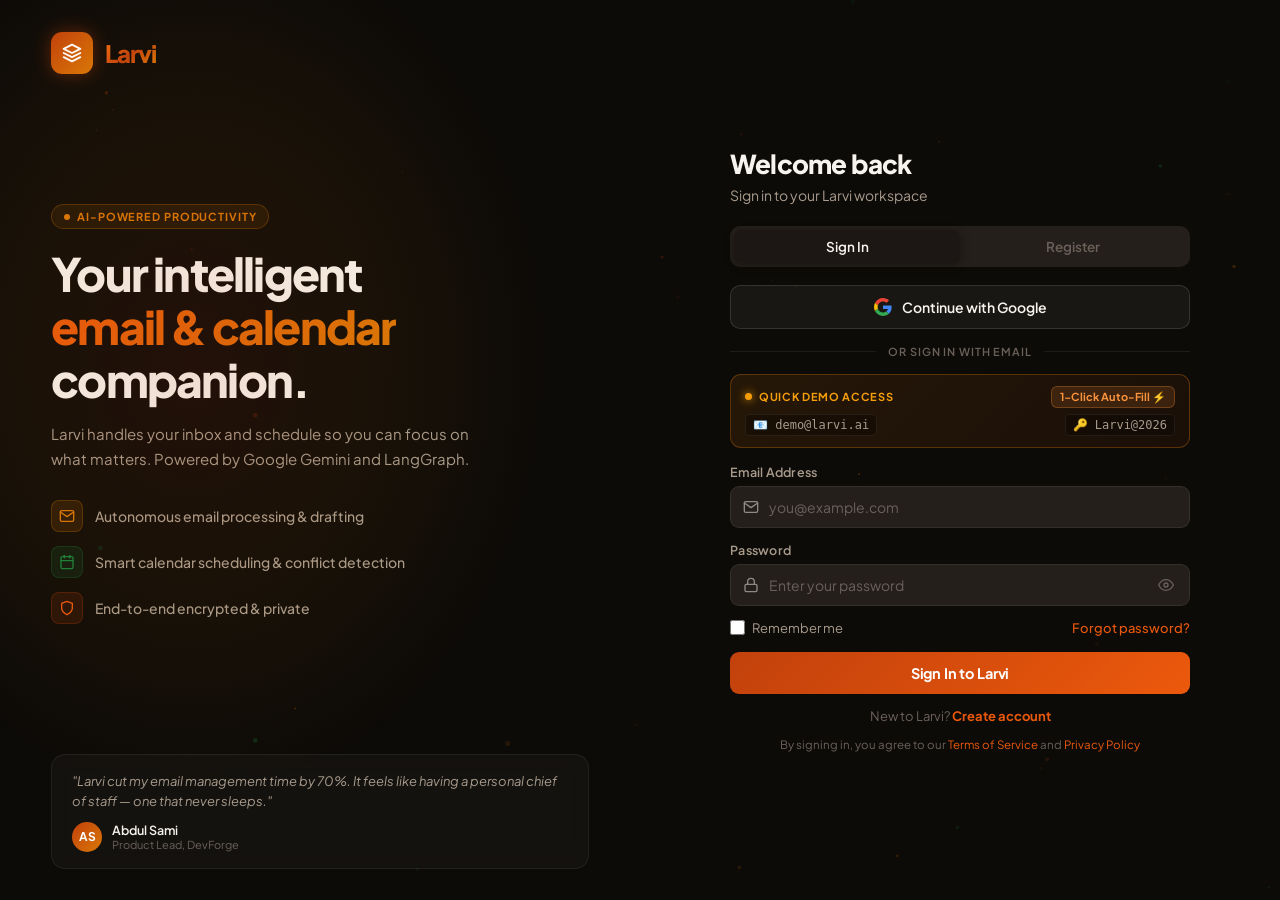
==== commit 1efe630c: "feat(ui): seamless edge-to-edge blended background for login screen" ====
--- a/frontend/login.html
+++ b/frontend/login.html
@@ -227,15 +227,18 @@
       align-items: center;
       justify-content: center;
       padding: clamp(24px, 4vh, 48px) clamp(28px, 5vw, 64px);
-      background: var(--dark-surface);
-      border-left: 1px solid var(--border);
+      background: transparent;
+      border-left: none;
       height: 100vh;
       overflow-y: auto;
+      position: relative;
     }
 
     .auth-card {
       width: 100%;
       max-width: 460px;
+      position: relative;
+      z-index: 2;
     }
 
     .auth-header {
